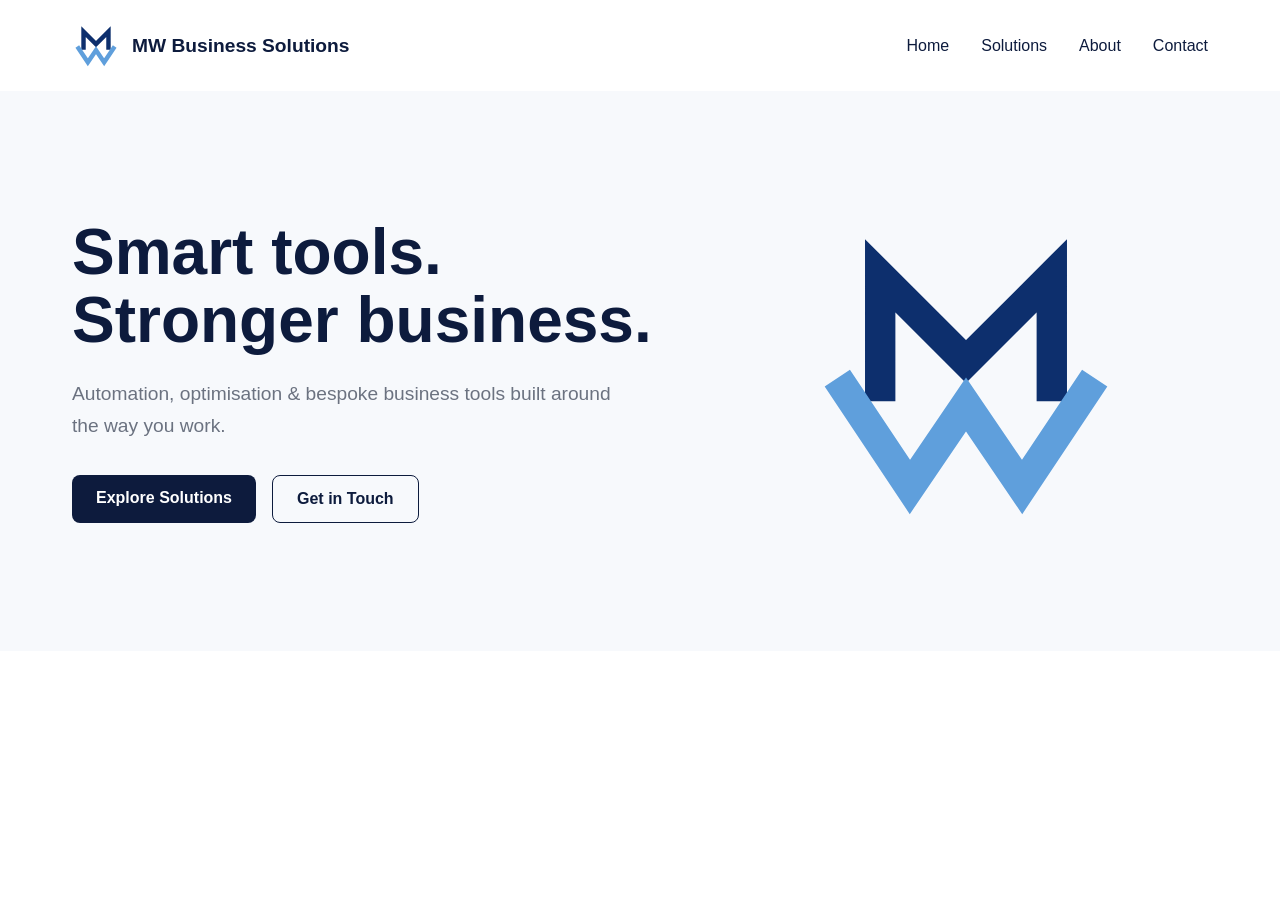
==== index.html @ 9e40623d "Built homepage navbar and hero" ====
<!DOCTYPE html>
<html lang="en">

<head>
    <meta charset="UTF-8">
    <meta name="viewport" content="width=device-width, initial-scale=1.0">

    <title>MW Business Solutions</title>

    <link rel="stylesheet" href="css/styles.css">
</head>

<body>

    <header>
        <nav class="navbar">
                
            <a href="index.html" class="brand">
    <img
        src="assets/logos/mw-mark.svg"
        alt="MW Business Solutions logo"
        class="brand-logo"
    >

    <span>MW Business Solutions</span>
</a>

            <div class="nav-links">
                <a href="index.html">Home</a>
                <a href="products.html">Solutions</a>
                <a href="index.html#about">About</a>
                <a href="index.html#contact">Contact</a>
            </div>

        </nav>
    </header>

<main>

    <section class="hero">

        <div class="hero-content">

            <div class="hero-text">
                <h1>
                    Smart tools.<br>
                    Stronger business.
                </h1>

                <p>
                    Automation, optimisation & bespoke business tools
                    built around the way you work.
                </p>

                <div class="hero-buttons">
                    <a href="products.html" class="button button-primary">
                        Explore Solutions
                    </a>

                    <a href="#contact" class="button button-secondary">
                        Get in Touch
                    </a>
                </div>
            </div>

            <div class="hero-visual">
                <img
                    src="assets/logos/mw-mark.svg"
                    alt=""
                >
            </div>

        </div>

    </section>

</main>

    <footer>

    </footer>

</body>

</html>
---- css/styles.css ----
:root {
    --navy: #0d1b3d;
    --black: #111111;
    --light-blue: #6fa8dc;
    --white: #ffffff;
    --off-white: #f7f9fc;
    --grey: #6b7280;
}

* {
    box-sizing: border-box;
}

body {
    margin: 0;
    font-family: Arial, sans-serif;
    background: var(--white);
    color: var(--black);
}

.navbar {
    max-width: 1200px;
    margin: 0 auto;
    padding: 24px 32px;

    display: flex;
    justify-content: space-between;
    align-items: center;
}

.brand {
    display: flex;
    align-items: center;
    gap: 12px;

    color: var(--navy);
    text-decoration: none;

    font-weight: 700;
    font-size: 1.2rem;
}

.brand-logo {
    width: 48px;
    height: auto;
}

.nav-links {
    display: flex;
    gap: 32px;
}

.nav-links a {
    color: var(--navy);
    text-decoration: none;
    font-weight: 500;
}

.hero {
    background: var(--off-white);
}

.hero-content {
    max-width: 1200px;
    min-height: 560px;

    margin: 0 auto;
    padding: 80px 32px;

    display: grid;
    grid-template-columns: 1.1fr 0.9fr;
    align-items: center;
    gap: 60px;
}

.hero-text h1 {
    margin: 0 0 24px;

    color: var(--navy);

    font-size: 4rem;
    line-height: 1.05;
}

.hero-text p {
    max-width: 560px;
    margin: 0 0 32px;

    color: var(--grey);

    font-size: 1.2rem;
    line-height: 1.7;
}

.hero-buttons {
    display: flex;
    gap: 16px;
}

.button {
    display: inline-block;

    padding: 14px 24px;
    border-radius: 8px;

    text-decoration: none;
    font-weight: 600;
}

.button-primary {
    background: var(--navy);
    color: var(--white);
}

.button-secondary {
    border: 1px solid var(--navy);
    color: var(--navy);
}

.hero-visual {
    display: flex;
    justify-content: center;
    align-items: center;
}

.hero-visual img {
    width: 330px;
    max-width: 100%;
}
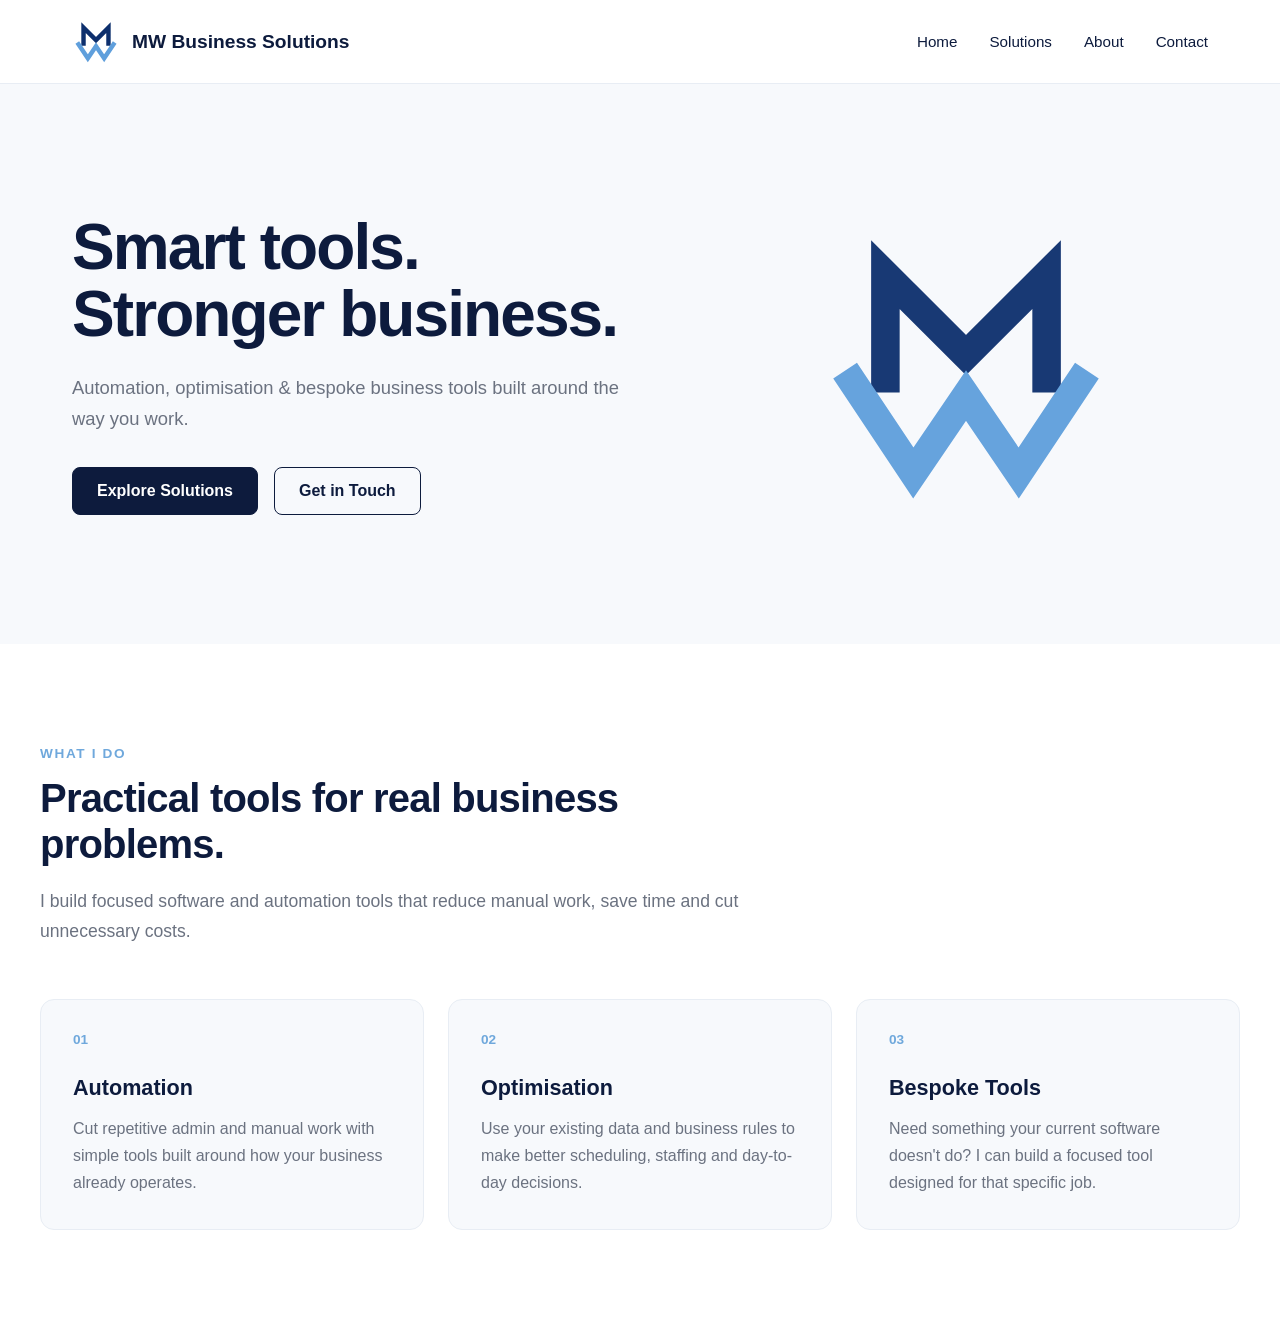
==== commit 88326a6f: "Added homepage services section and refined copy" ====
--- a/index.html
+++ b/index.html
@@ -14,16 +14,12 @@
 
     <header>
         <nav class="navbar">
-                
+
             <a href="index.html" class="brand">
-    <img
-        src="assets/logos/mw-mark.svg"
-        alt="MW Business Solutions logo"
-        class="brand-logo"
-    >
+                <img src="assets/logos/mw-mark.svg" alt="" class="brand-logo">
 
-    <span>MW Business Solutions</span>
-</a>
+                <span>MW Business Solutions</span>
+            </a>
 
             <div class="nav-links">
                 <a href="index.html">Home</a>
@@ -35,48 +31,134 @@
         </nav>
     </header>
 
-<main>
 
-    <section class="hero">
+    <main>
 
-        <div class="hero-content">
+        <!-- ---------- HERO ---------- -->
 
-            <div class="hero-text">
-                <h1>
-                    Smart tools.<br>
-                    Stronger business.
-                </h1>
+        <section class="hero">
 
-                <p>
-                    Automation, optimisation & bespoke business tools
-                    built around the way you work.
-                </p>
+            <div class="hero-content">
 
-                <div class="hero-buttons">
-                    <a href="products.html" class="button button-primary">
-                        Explore Solutions
-                    </a>
+                <div class="hero-text">
 
-                    <a href="#contact" class="button button-secondary">
-                        Get in Touch
-                    </a>
+                    <h1>
+                        Smart tools.<br>
+                        Stronger business.
+                    </h1>
+
+                    <p>
+                        Automation, optimisation &amp; bespoke business tools
+                        built around the way you work.
+                    </p>
+
+                    <div class="hero-buttons">
+
+                        <a href="products.html" class="button button-primary">
+                            Explore Solutions
+                        </a>
+
+                        <a href="#contact" class="button button-secondary">
+                            Get in Touch
+                        </a>
+
+                    </div>
+
                 </div>
+
+
+                <div class="hero-visual">
+                    <img src="assets/logos/mw-mark.svg" alt="">
+                </div>
+
             </div>
 
-            <div class="hero-visual">
-                <img
-                    src="assets/logos/mw-mark.svg"
-                    alt=""
-                >
+        </section>
+
+
+        <!-- ---------- WHAT I DO ---------- -->
+
+        <section class="services-section" id="about">
+
+            <div class="section-container">
+
+                <div class="section-heading">
+
+                    <span class="section-label">
+                        What I do
+                    </span>
+
+                    <h2>
+                        Practical tools for real business problems.
+                    </h2>
+
+                    <p>
+                        I build focused software and automation tools that reduce manual work, save time and cut
+                        unnecessary costs.
+                    </p>
+
+                </div>
+
+
+                <div class="services-grid">
+
+                    <article class="service-card">
+
+                        <span class="service-number">
+                            01
+                        </span>
+
+                        <h3>Automation</h3>
+
+                        <p>
+                            Cut repetitive admin and manual work with simple tools
+                            built around how your business already operates.
+                        </p>
+
+                    </article>
+
+
+                    <article class="service-card">
+
+                        <span class="service-number">
+                            02
+                        </span>
+
+                        <h3>Optimisation</h3>
+
+                        <p>
+                            Use your existing data and business rules to make better
+                            scheduling, staffing and day-to-day decisions.
+                        </p>
+
+                    </article>
+
+
+                    <article class="service-card">
+
+                        <span class="service-number">
+                            03
+                        </span>
+
+                        <h3>Bespoke Tools</h3>
+
+                        <p>
+                            Need something your current software doesn't do?
+                            I can build a focused tool designed for that specific job.
+                        </p>
+
+                    </article>
+
+                </div>
+
             </div>
 
-        </div>
+        </section>
 
-    </section>
+    </main>
 
-</main>
 
-    <footer>
+    <footer id="contact">
 
     </footer>
 
--- a/css/styles.css
+++ b/css/styles.css
@@ -1,32 +1,76 @@
+/* =========================================================
+   MW BUSINESS SOLUTIONS
+   Main stylesheet
+   ========================================================= */
+
+
+/* ---------- BRAND COLOURS ---------- */
+
 :root {
     --navy: #0d1b3d;
+    --navy-hover: #17356f;
+
     --black: #111111;
+
     --light-blue: #6fa8dc;
+
     --white: #ffffff;
     --off-white: #f7f9fc;
+
     --grey: #6b7280;
-}
+    --light-border: #e8edf4;
+}
+
+
+/* ---------- GLOBAL STYLES ---------- */
 
 * {
     box-sizing: border-box;
 }
 
+html {
+    scroll-behavior: smooth;
+}
+
 body {
     margin: 0;
-    font-family: Arial, sans-serif;
+
+    font-family:
+        Inter,
+        -apple-system,
+        BlinkMacSystemFont,
+        "Segoe UI",
+        sans-serif;
+
     background: var(--white);
     color: var(--black);
+}
+
+img {
+    display: block;
+    max-width: 100%;
+}
+
+
+/* ---------- HEADER / NAVIGATION ---------- */
+
+header {
+    background: var(--white);
+    border-bottom: 1px solid var(--light-border);
 }
 
 .navbar {
     max-width: 1200px;
     margin: 0 auto;
-    padding: 24px 32px;
+    padding: 20px 32px;
 
     display: flex;
     justify-content: space-between;
     align-items: center;
 }
+
+
+/* ---------- BRAND / LOGO ---------- */
 
 .brand {
     display: flex;
@@ -36,8 +80,8 @@
     color: var(--navy);
     text-decoration: none;
 
+    font-size: 1.2rem;
     font-weight: 700;
-    font-size: 1.2rem;
 }
 
 .brand-logo {
@@ -45,16 +89,33 @@
     height: auto;
 }
 
+
+/* ---------- NAVIGATION LINKS ---------- */
+
 .nav-links {
     display: flex;
+    align-items: center;
     gap: 32px;
 }
 
 .nav-links a {
+    position: relative;
+
     color: var(--navy);
     text-decoration: none;
+
+    font-size: 0.95rem;
     font-weight: 500;
-}
+
+    transition: color 0.2s ease;
+}
+
+.nav-links a:hover {
+    color: var(--light-blue);
+}
+
+
+/* ---------- HERO ---------- */
 
 .hero {
     background: var(--off-white);
@@ -69,17 +130,22 @@
 
     display: grid;
     grid-template-columns: 1.1fr 0.9fr;
+
     align-items: center;
     gap: 60px;
 }
 
+
+/* ---------- HERO TEXT ---------- */
+
 .hero-text h1 {
     margin: 0 0 24px;
 
     color: var(--navy);
 
-    font-size: 4rem;
+    font-size: clamp(3rem, 5vw, 4rem);
     line-height: 1.05;
+    letter-spacing: -0.03em;
 }
 
 .hero-text p {
@@ -88,34 +154,69 @@
 
     color: var(--grey);
 
-    font-size: 1.2rem;
+    font-size: 1.15rem;
     line-height: 1.7;
 }
+
+
+/* ---------- HERO BUTTONS ---------- */
 
 .hero-buttons {
     display: flex;
+    flex-wrap: wrap;
     gap: 16px;
 }
+
+
+/* ---------- BUTTONS ---------- */
 
 .button {
     display: inline-block;
 
     padding: 14px 24px;
+
     border-radius: 8px;
 
     text-decoration: none;
     font-weight: 600;
+
+    transition:
+        transform 0.2s ease,
+        background 0.2s ease,
+        color 0.2s ease,
+        border-color 0.2s ease;
 }
 
 .button-primary {
     background: var(--navy);
     color: var(--white);
+
+    border: 1px solid var(--navy);
+}
+
+.button-primary:hover {
+    background: var(--navy-hover);
+    border-color: var(--navy-hover);
+
+    transform: translateY(-2px);
 }
 
 .button-secondary {
+    background: transparent;
+    color: var(--navy);
+
     border: 1px solid var(--navy);
-    color: var(--navy);
-}
+}
+
+.button-secondary:hover {
+    background: var(--navy);
+    color: var(--white);
+
+    transform: translateY(-2px);
+}
+
+
+/* ---------- HERO VISUAL ---------- */
 
 .hero-visual {
     display: flex;
@@ -124,6 +225,240 @@
 }
 
 .hero-visual img {
-    width: 330px;
+    width: 310px;
     max-width: 100%;
+
+    opacity: 0.95;
+}
+
+
+/* ---------- KEYBOARD ACCESSIBILITY ---------- */
+
+a:focus-visible {
+    outline: 3px solid var(--light-blue);
+    outline-offset: 4px;
+}
+
+/* ---------- SERVICES / WHAT I DO ---------- */
+
+.services-section {
+    background: var(--white);
+    padding: 100px 32px;
+}
+
+.section-container {
+    max-width: 1200px;
+    margin: 0 auto;
+}
+
+.section-heading {
+    max-width: 700px;
+    margin-bottom: 52px;
+}
+
+.section-label {
+    display: inline-block;
+    margin-bottom: 14px;
+
+    color: var(--light-blue);
+
+    font-size: 0.85rem;
+    font-weight: 700;
+    letter-spacing: 0.12em;
+    text-transform: uppercase;
+}
+
+.section-heading h2 {
+    margin: 0 0 20px;
+
+    color: var(--navy);
+
+    font-size: 2.5rem;
+    line-height: 1.15;
+    letter-spacing: -0.02em;
+}
+
+.section-heading p {
+    margin: 0;
+
+    color: var(--grey);
+
+    font-size: 1.1rem;
+    line-height: 1.7;
+}
+
+
+/* ---------- SERVICE CARDS ---------- */
+
+.services-grid {
+    display: grid;
+    grid-template-columns: repeat(3, 1fr);
+    gap: 24px;
+}
+
+.service-card {
+    padding: 32px;
+
+    background: var(--off-white);
+
+    border: 1px solid var(--light-border);
+    border-radius: 14px;
+
+    transition:
+        transform 0.2s ease,
+        box-shadow 0.2s ease,
+        border-color 0.2s ease;
+}
+
+.service-card:hover {
+    transform: translateY(-4px);
+
+    border-color: #d5e3f2;
+
+    box-shadow:
+        0 12px 30px rgba(13, 27, 61, 0.08);
+}
+
+.service-number {
+    display: block;
+    margin-bottom: 28px;
+
+    color: var(--light-blue);
+
+    font-size: 0.85rem;
+    font-weight: 700;
+}
+
+.service-card h3 {
+    margin: 0 0 14px;
+
+    color: var(--navy);
+
+    font-size: 1.35rem;
+}
+
+.service-card p {
+    margin: 0;
+
+    color: var(--grey);
+
+    line-height: 1.7;
+}
+
+
+/* =========================================================
+   RESPONSIVE DESIGN
+   ========================================================= */
+
+
+/* ---------- TABLETS / SMALLER SCREENS ---------- */
+
+@media (max-width: 850px) {
+
+    .navbar {
+        padding: 18px 24px;
+    }
+
+    .nav-links {
+        gap: 20px;
+    }
+
+    .hero-content {
+        grid-template-columns: 1fr;
+
+        min-height: auto;
+        padding: 70px 24px;
+
+        gap: 50px;
+
+        text-align: center;
+    }
+
+    .hero-text p {
+        margin-left: auto;
+        margin-right: auto;
+    }
+
+    .hero-buttons {
+        justify-content: center;
+    }
+
+    .hero-visual {
+        order: -1;
+    }
+
+    .hero-visual img {
+        width: 220px;
+    }
+        .services-section {
+        padding: 80px 24px;
+    }
+
+    .services-grid {
+        grid-template-columns: 1fr;
+    }
+}
+
+
+/* ---------- MOBILE ---------- */
+
+@media (max-width: 600px) {
+
+    .navbar {
+        padding: 16px 20px;
+    }
+
+    .brand {
+        font-size: 1rem;
+    }
+
+    .brand-logo {
+        width: 40px;
+    }
+
+    .nav-links {
+        gap: 14px;
+    }
+
+    .nav-links a {
+        font-size: 0.85rem;
+    }
+
+    .hero-content {
+        padding: 55px 20px;
+        gap: 40px;
+    }
+
+    .hero-text h1 {
+        font-size: 2.7rem;
+    }
+
+    .hero-text p {
+        font-size: 1rem;
+    }
+
+    .hero-buttons {
+        flex-direction: column;
+        align-items: stretch;
+    }
+
+    .button {
+        text-align: center;
+    }
+
+    .hero-visual img {
+        width: 180px;
+    }
+    .services-section {
+        padding: 65px 20px;
+    }
+
+    .section-heading h2 {
+        font-size: 2rem;
+    }
+
+    .service-card {
+        padding: 26px;
+    }
+
 }
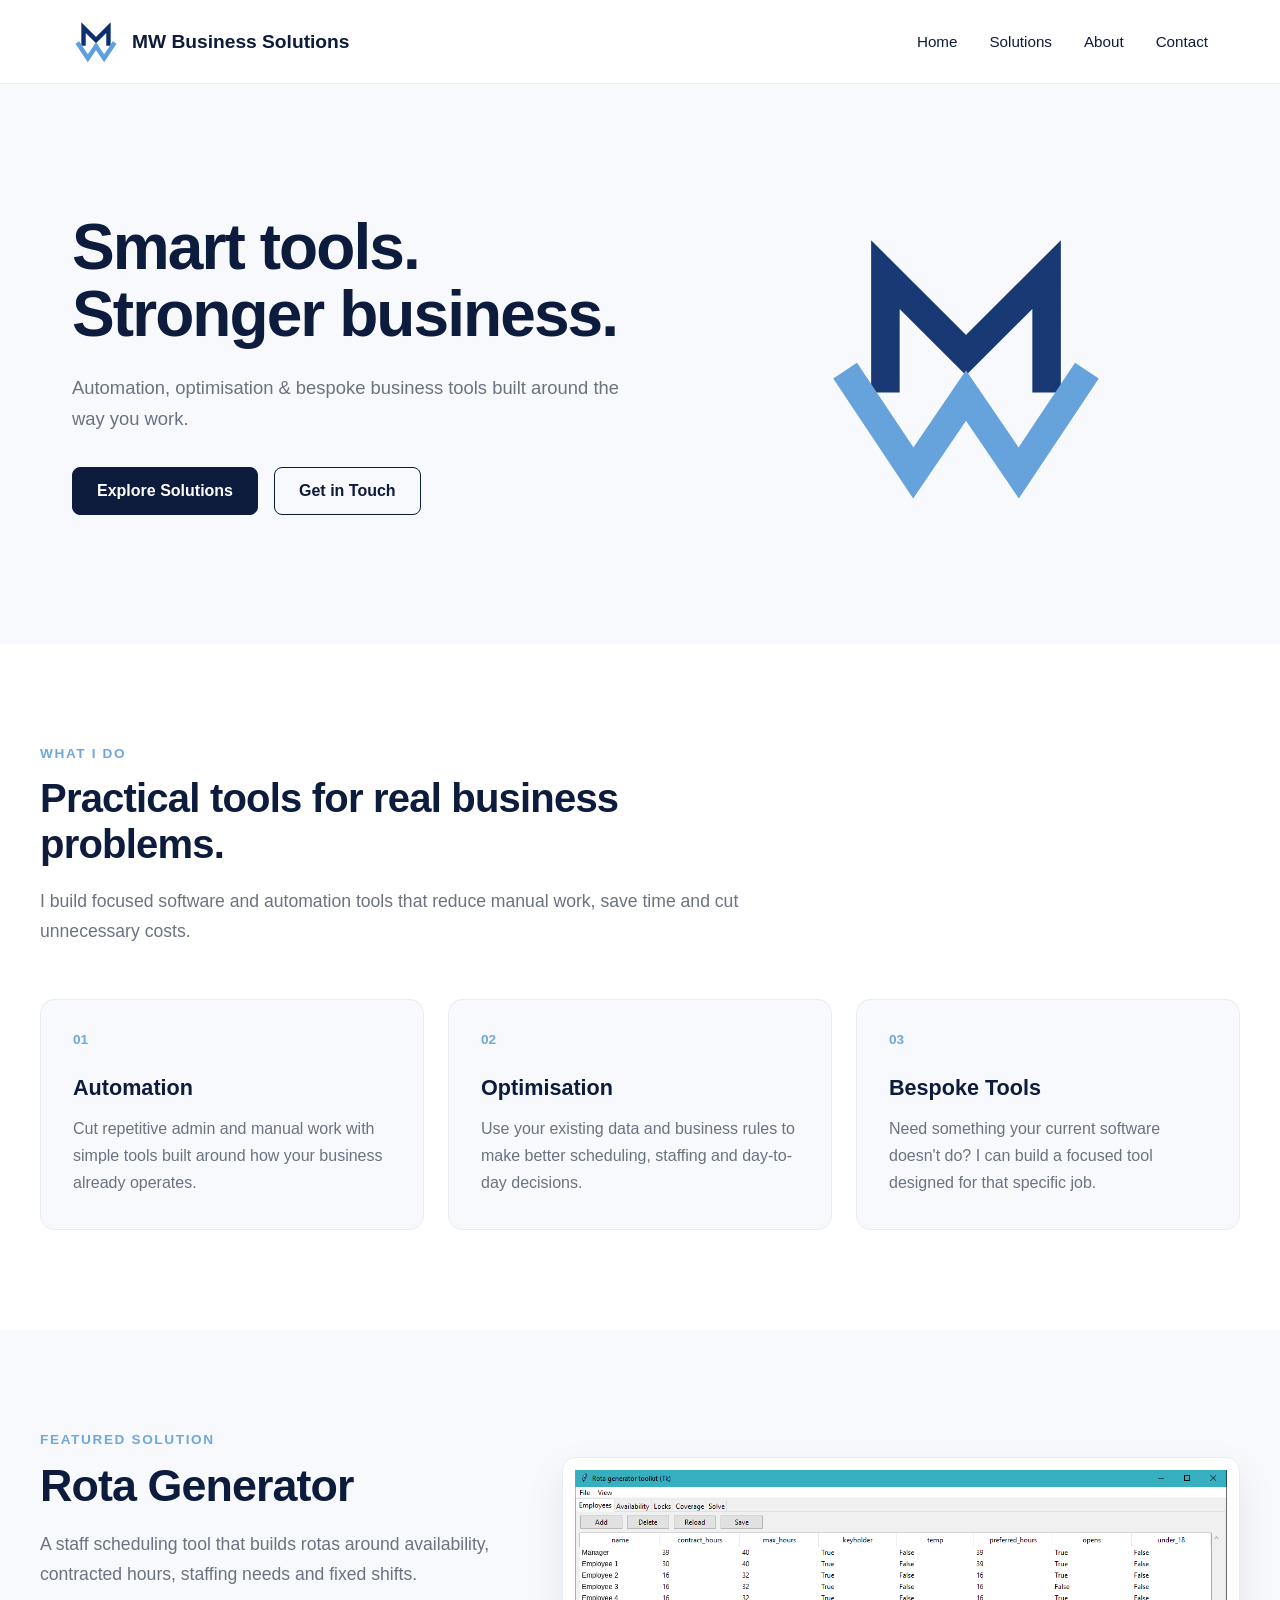
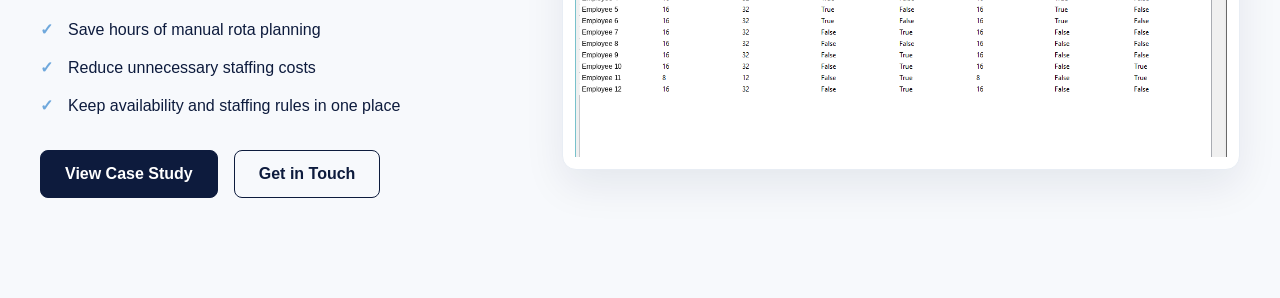
==== commit 2a7f2715: "Added featured rota generator section" ====
--- a/index.html
+++ b/index.html
@@ -154,7 +154,53 @@
             </div>
 
         </section>
-
+        <!-- ---------- FEATURED SOLUTION ---------- -->
+
+        <section class="featured-solution">
+
+            <div class="section-container featured-solution-grid">
+
+                <div class="featured-solution-copy">
+
+                    <span class="section-label">Featured Solution</span>
+
+                    <h2>Rota Generator</h2>
+
+                    <p class="featured-solution-intro">
+                        A staff scheduling tool that builds rotas around availability,
+                        contracted hours, staffing needs and fixed shifts.
+                    </p>
+
+                    <ul class="solution-points">
+                        <li>Save hours of manual rota planning</li>
+                        <li>Reduce unnecessary staffing costs</li>
+                        <li>Keep availability and staffing rules in one place</li>
+                    </ul>
+
+                    <div class="solution-actions">
+
+                        <a href="rota-case-study.html" class="button button-primary">
+                            View Case Study
+                        </a>
+
+                        <a href="#contact" class="button button-secondary">
+                            Get in Touch
+                        </a>
+
+                    </div>
+
+                </div>
+
+
+                <a href="rota-case-study.html" class="featured-solution-image">
+
+                    <img src="assets/images/rota/employees_tab.png" alt="Rota Generator employee setup screen">
+
+                </a>
+
+            </div>
+
+        </section>
     </main>
 
 
--- a/css/styles.css
+++ b/css/styles.css
@@ -345,6 +345,107 @@
     line-height: 1.7;
 }
 
+/* ---------- FEATURED SOLUTION ---------- */
+
+.featured-solution {
+    background: var(--off-white);
+    padding: 100px 32px;
+}
+
+.featured-solution-grid {
+    display: grid;
+    grid-template-columns: 0.8fr 1.2fr;
+    align-items: center;
+    gap: 70px;
+}
+
+.featured-solution-copy h2 {
+    margin: 0 0 20px;
+
+    color: var(--navy);
+
+    font-size: 2.8rem;
+    line-height: 1.1;
+    letter-spacing: -0.02em;
+}
+
+.featured-solution-intro {
+    max-width: 520px;
+    margin: 0 0 28px;
+
+    color: var(--grey);
+
+    font-size: 1.1rem;
+    line-height: 1.7;
+}
+
+.solution-points {
+    margin: 0 0 32px;
+    padding: 0;
+
+    list-style: none;
+}
+
+.solution-points li {
+    position: relative;
+
+    margin-bottom: 14px;
+    padding-left: 28px;
+
+    color: var(--navy);
+    line-height: 1.5;
+}
+
+.solution-points li::before {
+    content: "✓";
+
+    position: absolute;
+    left: 0;
+
+    color: var(--light-blue);
+    font-weight: 700;
+}
+
+.solution-actions {
+    display: flex;
+    flex-wrap: wrap;
+    gap: 16px;
+}
+
+.featured-solution-image {
+    display: block;
+    overflow: hidden;
+
+    padding: 12px;
+
+    background: var(--white);
+
+    border: 1px solid var(--light-border);
+    border-radius: 14px;
+
+    box-shadow:
+        0 16px 40px rgba(13, 27, 61, 0.08);
+
+    transition:
+        transform 0.25s ease,
+        box-shadow 0.25s ease;
+    
+}
+
+.featured-solution-image:hover {
+    transform: translateY(-4px);
+
+    box-shadow:
+        0 20px 50px rgba(13, 27, 61, 0.12);
+}
+
+.featured-solution-image img {
+    width: 100%;
+    height: auto;
+}
+
+
+
 
 /* =========================================================
    RESPONSIVE DESIGN
@@ -390,12 +491,40 @@
     .hero-visual img {
         width: 220px;
     }
-        .services-section {
+
+    .services-section {
         padding: 80px 24px;
     }
 
     .services-grid {
         grid-template-columns: 1fr;
+    }
+
+    .featured-solution {
+        padding: 80px 24px;
+    }
+
+    .featured-solution-grid {
+        grid-template-columns: 1fr;
+        gap: 45px;
+    }
+
+    .featured-solution-copy {
+        text-align: center;
+    }
+
+    .featured-solution-intro {
+        margin-left: auto;
+        margin-right: auto;
+    }
+
+    .solution-points {
+        display: inline-block;
+        text-align: left;
+    }
+
+    .solution-actions {
+        justify-content: center;
     }
 }
 
@@ -449,6 +578,7 @@
     .hero-visual img {
         width: 180px;
     }
+
     .services-section {
         padding: 65px 20px;
     }
@@ -461,4 +591,20 @@
         padding: 26px;
     }
 
+
+    .featured-solution {
+        padding: 65px 20px;
+    }
+
+    .featured-solution-copy h2 {
+        font-size: 2.2rem;
+    }
+
+    .solution-actions {
+        flex-direction: column;
+    }
+
+    .solution-actions .button {
+        text-align: center;
+    }
 }
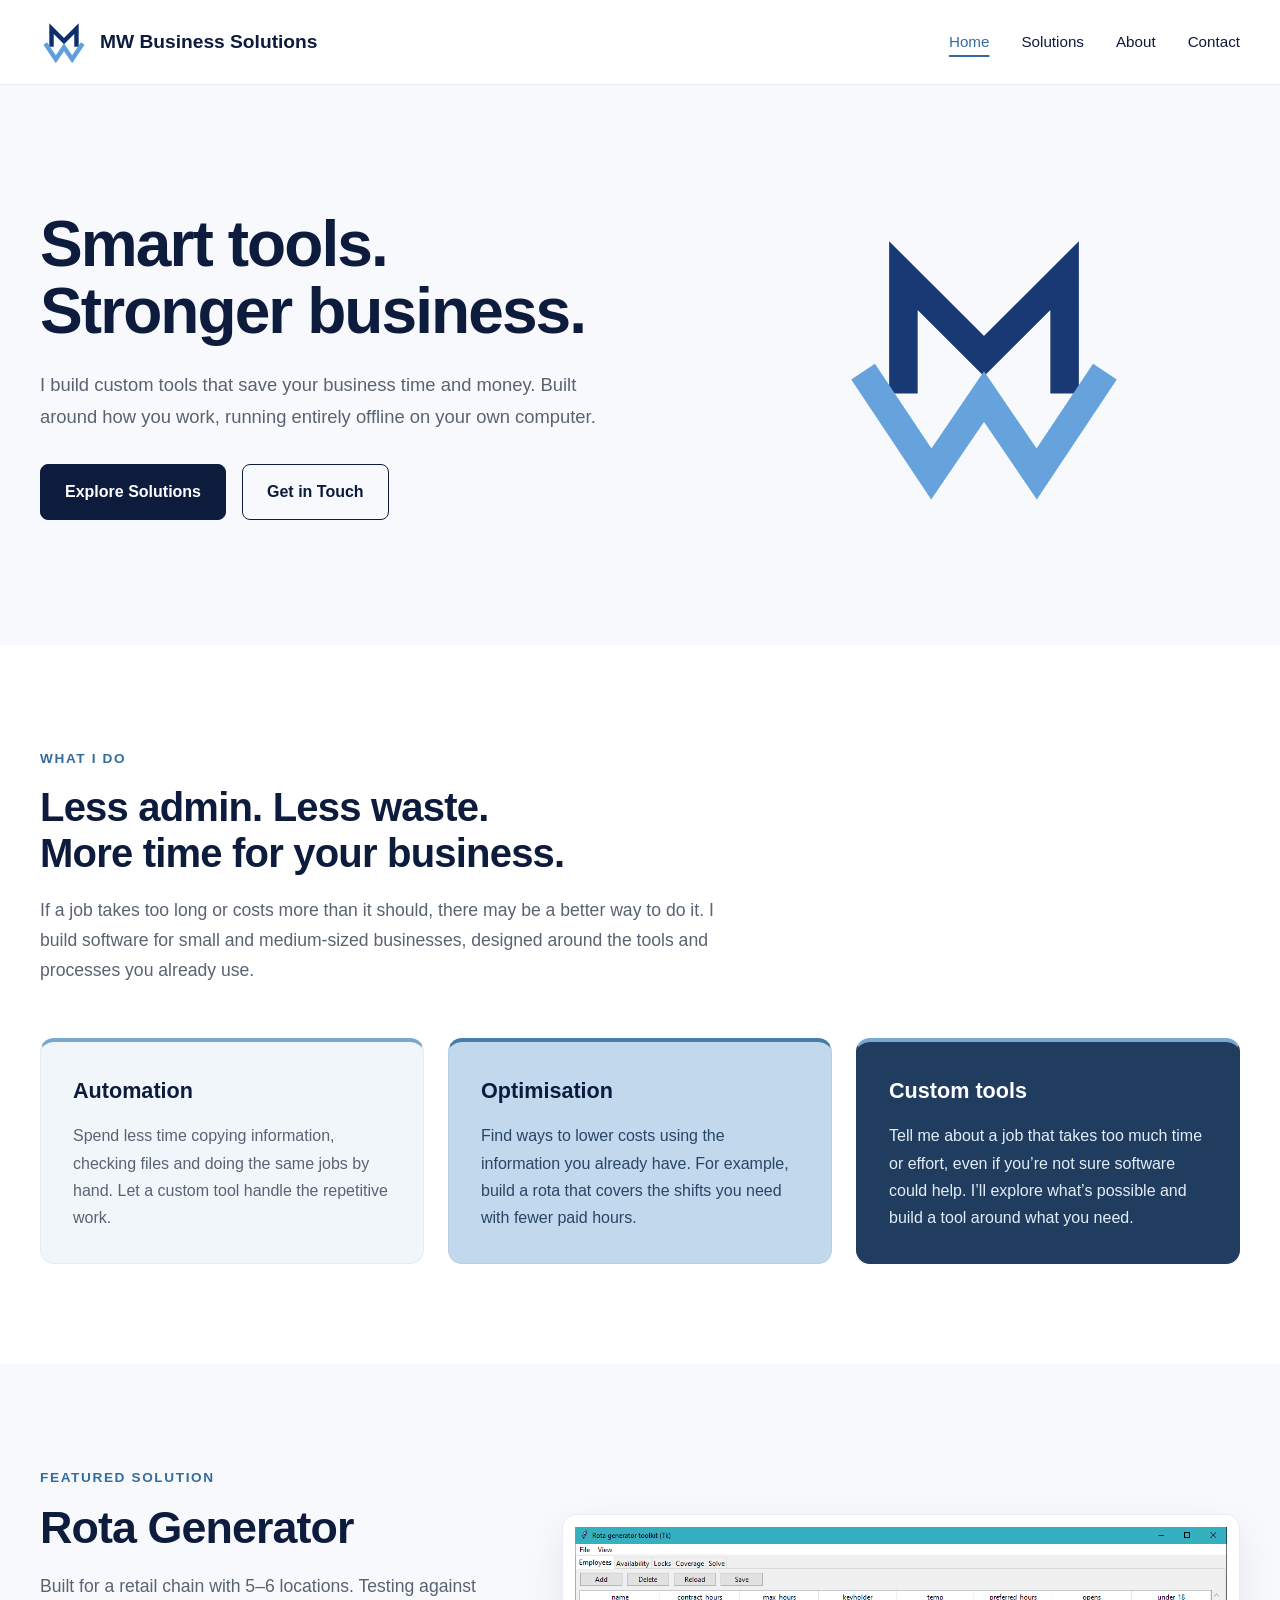
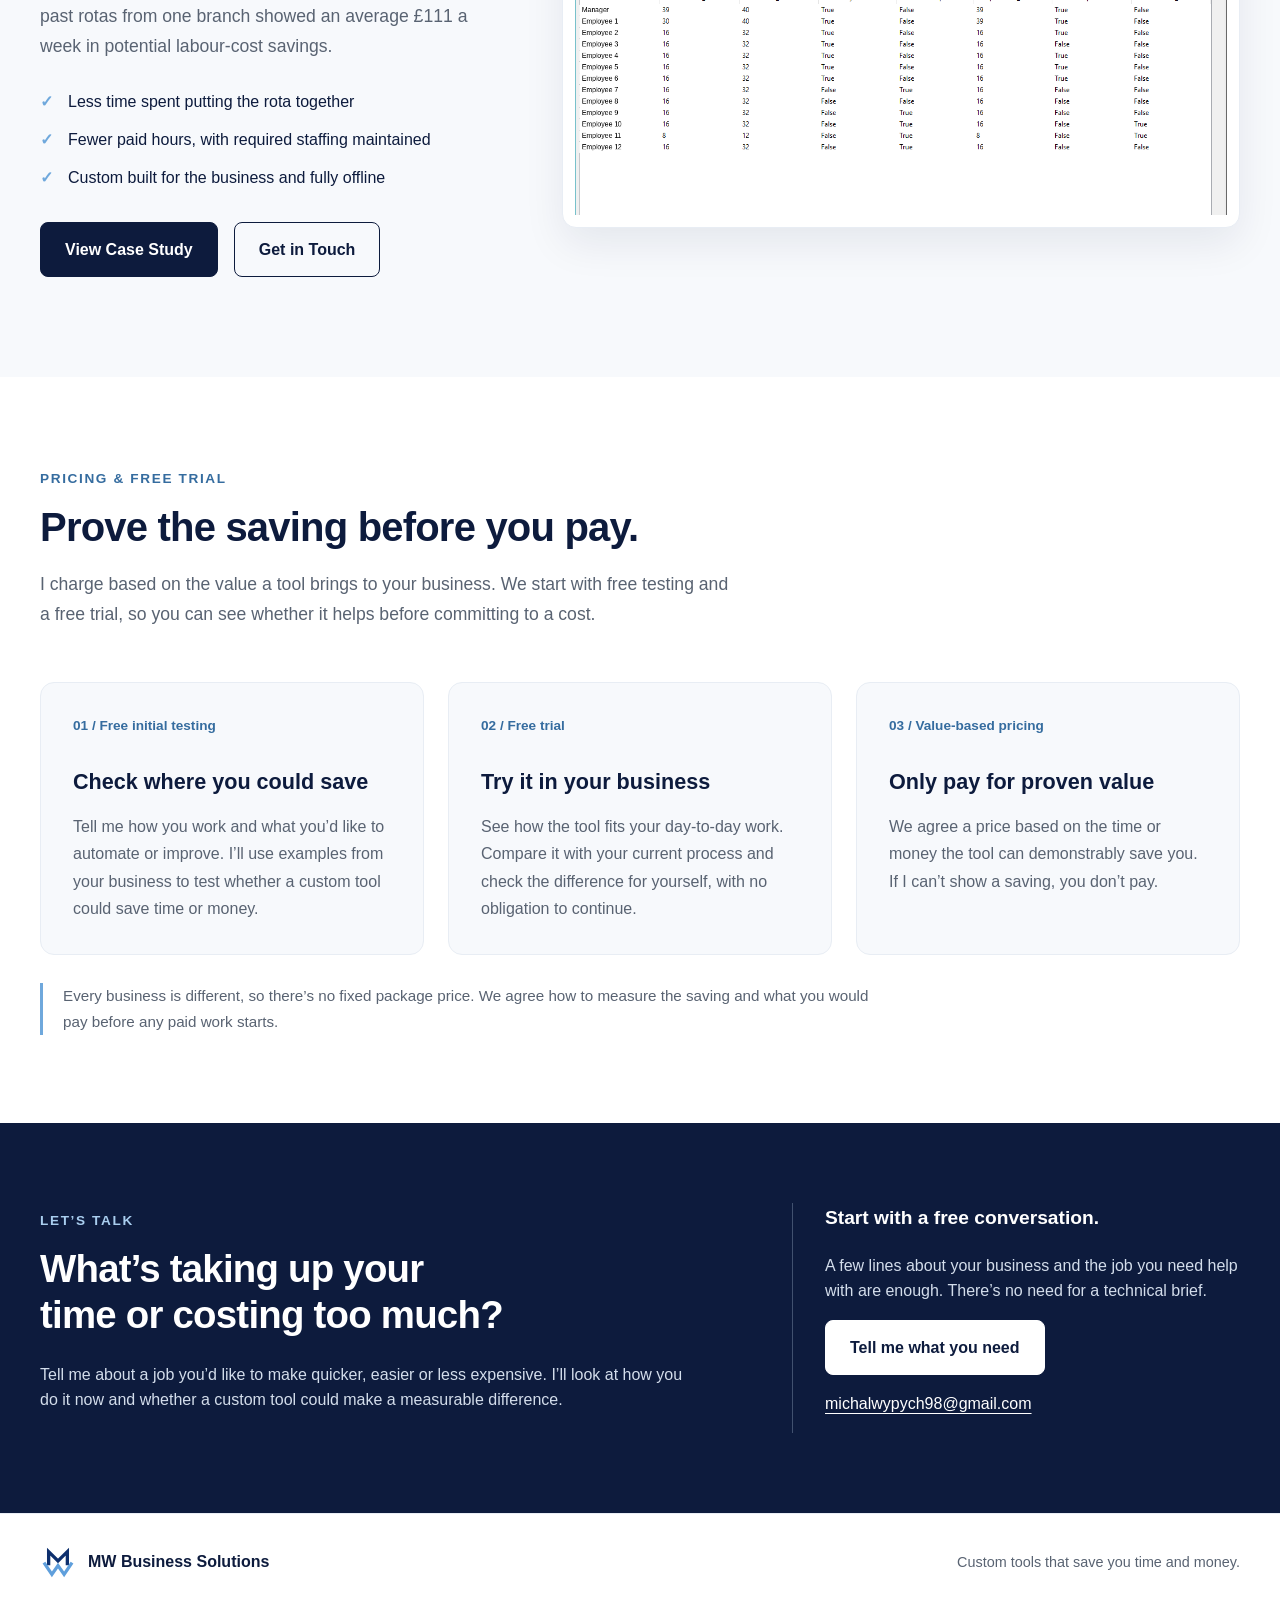
==== commit e2e3fdcc: "Improve website accessibility, styling, content and documentation" ====
--- a/index.html
+++ b/index.html
@@ -1,5 +1,5 @@
 <!DOCTYPE html>
-<html lang="en">
+<html lang="en-GB">
 
 <head>
     <meta charset="UTF-8">
@@ -7,32 +7,25 @@
 
     <title>MW Business Solutions</title>
 
-    <link rel="stylesheet" href="css/styles.css">
+    <meta name="description" content="Custom software that saves your business time and money. Free initial testing, a free trial and pricing based on proven value.">
+    <link rel="stylesheet" href="css/styles.css?v=6">
+    <meta name="theme-color" content="#0d1b3d">
+    <link rel="icon" href="assets/icons/favicon.ico" sizes="any">
+    <link rel="icon" type="image/png" href="assets/icons/favicon-32x32.png" sizes="32x32">
+    <link rel="apple-touch-icon" href="assets/icons/apple-touch-icon.png">
+    <script src="js/main.js?v=4" defer></script>
 </head>
 
 <body>
 
-    <header>
-        <nav class="navbar">
-
-            <a href="index.html" class="brand">
-                <img src="assets/logos/mw-mark.svg" alt="" class="brand-logo">
-
-                <span>MW Business Solutions</span>
-            </a>
-
-            <div class="nav-links">
-                <a href="index.html">Home</a>
-                <a href="products.html">Solutions</a>
-                <a href="index.html#about">About</a>
-                <a href="index.html#contact">Contact</a>
-            </div>
-
-        </nav>
-    </header>
-
-
-    <main>
+    <a class="skip-link" href="#main">Skip to content</a>
+    <header><nav class="navbar" aria-label="Main navigation">
+        <a href="index.html" class="brand"><img src="assets/logos/mw-mark.svg" alt="" class="brand-logo" width="48" height="43"><span>MW Business Solutions</span></a>
+        <div class="nav-links"><a href="index.html" aria-current="page">Home</a><a href="products.html">Solutions</a><a href="index.html#about">About</a><a href="index.html#contact">Contact</a></div>
+    </nav></header>
+
+
+    <main id="main">
 
         <!-- ---------- HERO ---------- -->
 
@@ -48,8 +41,8 @@
                     </h1>
 
                     <p>
-                        Automation, optimisation &amp; bespoke business tools
-                        built around the way you work.
+                        I build custom tools that save your business time and money.
+                        Built around how you work, running entirely offline on your own computer.
                     </p>
 
                     <div class="hero-buttons">
@@ -89,12 +82,12 @@
                     </span>
 
                     <h2>
-                        Practical tools for real business problems.
+                        Less admin. Less waste. More time for your business.
                     </h2>
 
                     <p>
-                        I build focused software and automation tools that reduce manual work, save time and cut
-                        unnecessary costs.
+                        If a job takes too long or costs more than it should, there may be a better way to do it.
+                        I build software for small and medium-sized businesses, designed around the tools and processes you already use.
                     </p>
 
                 </div>
@@ -104,15 +97,11 @@
 
                     <article class="service-card">
 
-                        <span class="service-number">
-                            01
-                        </span>
-
                         <h3>Automation</h3>
 
                         <p>
-                            Cut repetitive admin and manual work with simple tools
-                            built around how your business already operates.
+                            Spend less time copying information, checking files and doing the same jobs by hand.
+                            Let a custom tool handle the repetitive work.
                         </p>
 
                     </article>
@@ -120,15 +109,11 @@
 
                     <article class="service-card">
 
-                        <span class="service-number">
-                            02
-                        </span>
-
                         <h3>Optimisation</h3>
 
                         <p>
-                            Use your existing data and business rules to make better
-                            scheduling, staffing and day-to-day decisions.
+                            Find ways to lower costs using the information you already have.
+                            For example, build a rota that covers the shifts you need with fewer paid hours.
                         </p>
 
                     </article>
@@ -136,15 +121,11 @@
 
                     <article class="service-card">
 
-                        <span class="service-number">
-                            03
-                        </span>
-
-                        <h3>Bespoke Tools</h3>
+                        <h3>Custom tools</h3>
 
                         <p>
-                            Need something your current software doesn't do?
-                            I can build a focused tool designed for that specific job.
+                            Tell me about a job that takes too much time or effort, even if you’re not sure software could help.
+                            I’ll explore what’s possible and build a tool around what you need.
                         </p>
 
                     </article>
@@ -167,14 +148,14 @@
                     <h2>Rota Generator</h2>
 
                     <p class="featured-solution-intro">
-                        A staff scheduling tool that builds rotas around availability,
-                        contracted hours, staffing needs and fixed shifts.
+                        Built for a retail chain with 5–6 locations. Testing against past rotas
+                        from one branch showed an average £111 a week in potential labour-cost savings.
                     </p>
 
                     <ul class="solution-points">
-                        <li>Save hours of manual rota planning</li>
-                        <li>Reduce unnecessary staffing costs</li>
-                        <li>Keep availability and staffing rules in one place</li>
+                        <li>Less time spent putting the rota together</li>
+                        <li>Fewer paid hours, with required staffing maintained</li>
+                        <li>Custom built for the business and fully offline</li>
                     </ul>
 
                     <div class="solution-actions">
@@ -194,20 +175,60 @@
 
                 <a href="rota-case-study.html" class="featured-solution-image">
 
-                    <img src="assets/images/rota/employees_tab.png" alt="Rota Generator employee setup screen">
+                    <img src="assets/images/rota/employees_tab.png" alt="Rota Generator employee setup screen" width="1142" height="504" decoding="async" loading="lazy">
 
                 </a>
 
             </div>
 
         </section>
-    </main>
-
-
-    <footer id="contact">
-
+
+        <section class="approach-section" id="pricing" aria-labelledby="pricing-title">
+            <div class="section-container">
+                <div class="section-heading">
+                    <span class="section-label">Pricing &amp; free trial</span>
+                    <h2 id="pricing-title">Prove the saving before you pay.</h2>
+                    <p>I charge based on the value a tool brings to your business. We start with free testing and a free trial, so you can see whether it helps before committing to a cost.</p>
+                </div>
+                <div class="services-grid">
+                    <article class="service-card">
+                        <span class="service-number">01 / Free initial testing</span>
+                        <h3>Check where you could save</h3>
+                        <p>Tell me how you work and what you’d like to automate or improve. I’ll use examples from your business to test whether a custom tool could save time or money.</p>
+                    </article>
+                    <article class="service-card">
+                        <span class="service-number">02 / Free trial</span>
+                        <h3>Try it in your business</h3>
+                        <p>See how the tool fits your day-to-day work. Compare it with your current process and check the difference for yourself, with no obligation to continue.</p>
+                    </article>
+                    <article class="service-card">
+                        <span class="service-number">03 / Value-based pricing</span>
+                        <h3>Only pay for proven value</h3>
+                        <p>We agree a price based on the time or money the tool can demonstrably save you. If I can’t show a saving, you don’t pay.</p>
+                    </article>
+                </div>
+                <p class="evidence-note">Every business is different, so there’s no fixed package price. We agree how to measure the saving and what you would pay before any paid work starts.</p>
+            </div>
+        </section>
+
+        <section class="contact-section" id="contact" aria-labelledby="contact-title">
+            <div class="section-container contact-grid">
+                <div><span class="section-label">Let’s talk</span><h2 id="contact-title">What’s taking up your time or costing too much?</h2>
+                <p>Tell me about a job you’d like to make quicker, easier or less expensive. I’ll look at how you do it now and whether a custom tool could make a measurable difference.</p></div>
+                <div class="contact-details"><h3>Start with a free conversation.</h3><p>A few lines about your business and the job you need help with are enough. There’s no need for a technical brief.</p>
+                <a class="button button-primary" href="mailto:michalwypych98@gmail.com?subject=Custom%20business%20tool%20enquiry">Tell me what you need</a><p class="contact-address"><a href="mailto:michalwypych98@gmail.com">michalwypych98@gmail.com</a></p></div>
+            </div>
+        </section>
+</main>
+
+
+    <footer class="site-footer">
+        <div class="section-container footer-inner">
+            <a class="brand" href="index.html"><img src="assets/logos/mw-mark.svg" alt="" class="brand-logo" width="48" height="43"><span>MW Business Solutions</span></a>
+            <p>Custom tools that save you time and money.</p>
+        </div>
     </footer>
 
 </body>
 
-</html>+</html>
--- a/css/styles.css
+++ b/css/styles.css
@@ -13,11 +13,12 @@
     --black: #111111;
 
     --light-blue: #6fa8dc;
+    --accent-text: #356c9f;
 
     --white: #ffffff;
     --off-white: #f7f9fc;
 
-    --grey: #6b7280;
+    --grey: #596372;
     --light-border: #e8edf4;
 }
 
@@ -111,7 +112,7 @@
 }
 
 .nav-links a:hover {
-    color: var(--light-blue);
+    color: var(--accent-text);
 }
 
 
@@ -260,7 +261,7 @@
     display: inline-block;
     margin-bottom: 14px;
 
-    color: var(--light-blue);
+    color: var(--accent-text);
 
     font-size: 0.85rem;
     font-weight: 700;
@@ -323,7 +324,7 @@
     display: block;
     margin-bottom: 28px;
 
-    color: var(--light-blue);
+    color: var(--accent-text);
 
     font-size: 0.85rem;
     font-weight: 700;
@@ -429,7 +430,7 @@
     transition:
         transform 0.25s ease,
         box-shadow 0.25s ease;
-    
+
 }
 
 .featured-solution-image:hover {
@@ -445,6 +446,296 @@
 }
 
 
+/* ---------- CASE STUDY HERO ---------- */
+
+.case-study-hero {
+    background: var(--off-white);
+    padding: 90px 32px;
+}
+
+
+
+.case-study-hero-grid {
+    display: grid;
+    grid-template-columns: 0.7fr 1.3fr;
+    align-items: center;
+    gap: 45px;
+}
+
+.case-study-hero h1 {
+    margin: 0 0 24px;
+
+    color: var(--navy);
+
+    font-size: clamp(2.8rem, 4.3vw, 3.7rem);
+    line-height: 1.05;
+    letter-spacing: -0.03em;
+}
+
+.case-study-intro {
+    max-width: 580px;
+    margin: 0 0 32px;
+
+    color: var(--grey);
+
+    font-size: 1.15rem;
+    line-height: 1.7;
+}
+
+.case-study-hero-image {
+    padding: 8px;
+
+    background: var(--white);
+
+    border: 1px solid var(--light-border);
+    border-radius: 14px;
+
+    box-shadow:
+        0 16px 40px rgba(13, 27, 61, 0.08);
+}
+
+.case-study-hero-image img {
+    width: 100%;
+    height: auto;
+}
+
+
+/* ---------- RESULTS ---------- */
+
+.results-section {
+    background: var(--white);
+    padding: 100px 32px;
+}
+
+.results-grid {
+    display: grid;
+    grid-template-columns: repeat(3, 1fr);
+    gap: 24px;
+}
+
+.result-card {
+    padding: 32px;
+
+    background: var(--off-white);
+
+    border: 1px solid var(--light-border);
+    border-radius: 14px;
+}
+
+.result-value {
+    display: block;
+    margin-bottom: 14px;
+
+    color: var(--accent-text);
+
+    font-size: 2.4rem;
+    font-weight: 700;
+}
+
+.result-card h3 {
+    margin: 0 0 12px;
+
+    color: var(--navy);
+
+    font-size: 1.25rem;
+}
+
+.result-card p {
+    margin: 0;
+
+    color: var(--grey);
+    line-height: 1.6;
+}
+
+
+/* ---------- CASE STUDY: PROBLEM ---------- */
+
+.problem-section {
+    background: var(--off-white);
+    padding: 100px 32px;
+}
+
+.problem-grid {
+    display: grid;
+    grid-template-columns: 0.9fr 1.1fr;
+    gap: 80px;
+    align-items: start;
+}
+
+.problem-section h2 {
+    margin: 0 0 20px;
+
+    color: var(--navy);
+
+    font-size: 2.5rem;
+    line-height: 1.15;
+    letter-spacing: -0.02em;
+}
+
+.problem-section p {
+    margin: 0;
+
+    color: var(--grey);
+
+    font-size: 1.05rem;
+    line-height: 1.7;
+}
+
+.problem-list {
+    display: grid;
+    gap: 12px;
+}
+
+.problem-item {
+    display: flex;
+    align-items: center;
+    gap: 18px;
+
+    padding: 18px 22px;
+
+    background: var(--white);
+
+    border: 1px solid var(--light-border);
+    border-radius: 10px;
+}
+
+.problem-item span {
+    color: var(--accent-text);
+
+    font-size: 0.85rem;
+    font-weight: 700;
+}
+
+.problem-item p {
+    color: var(--navy);
+    font-weight: 500;
+}
+
+/* ---------- HOW IT WORKS ---------- */
+
+.workflow-section {
+    background: var(--white);
+    padding: 100px 32px;
+}
+
+.workflow-section .section-container {
+    max-width: 1400px;
+}
+
+/* ---------- WORKFLOW CARDS ---------- */
+
+.workflow-grid {
+    display: grid;
+    gap: 32px;
+}
+
+
+.workflow-card {
+    display: grid;
+    grid-template-columns: 1.9fr 0.6fr;
+
+    align-items: center;
+    gap: 30px;
+
+    padding: 28px;
+
+    background: var(--off-white);
+
+    border: 1px solid var(--light-border);
+    border-radius: 14px;
+}
+
+.workflow-card-reverse {
+    grid-template-columns: 0.6fr 1.9fr;
+}
+
+.workflow-card-reverse .workflow-image {
+    order: 2;
+}
+
+.workflow-card-reverse .workflow-copy {
+    order: 1;
+}
+
+.workflow-image img {
+    width: 100%;
+    height: auto;
+
+    background: var(--white);
+
+    border: 1px solid var(--light-border);
+    border-radius: 8px;
+}
+
+.workflow-copy {
+    padding: 10px;
+}
+
+.workflow-step {
+    display: flex;
+    justify-content: center;
+    align-items: center;
+
+    width: 42px;
+    height: 42px;
+
+    margin-bottom: 22px;
+
+    background: var(--navy);
+    color: var(--white);
+
+    border-radius: 50%;
+
+    font-size: 0.85rem;
+    font-weight: 700;
+}
+
+.workflow-card h3 {
+    margin: 0 0 14px;
+
+    color: var(--navy);
+
+    font-size: 1.4rem;
+}
+
+.workflow-card p {
+    margin: 0;
+
+    color: var(--grey);
+
+    line-height: 1.7;
+}
+
+.workflow-card-output {
+    grid-template-columns: 1fr;
+}
+
+.workflow-card-output .workflow-image {
+    width: 100%;
+}
+
+.workflow-card-output .workflow-copy {
+    max-width: 700px;
+}
+
+.workflow-card-output .workflow-image {
+    overflow: hidden;
+
+    border: 1px solid var(--light-border);
+    border-radius: 8px;
+
+    background: var(--white);
+}
+
+.workflow-card-output .workflow-image img {
+    width: 100%;
+    max-width: 100%;
+    height: auto;
+
+    border: 0;
+    border-radius: 0;
+}
+
 
 
 /* =========================================================
@@ -456,6 +747,24 @@
 
 @media (max-width: 850px) {
 
+
+    .case-study-hero {
+        padding: 75px 24px;
+    }
+
+    .case-study-hero-grid {
+        grid-template-columns: 1fr;
+        gap: 45px;
+    }
+
+    .results-section {
+        padding: 80px 24px;
+    }
+
+    .results-grid {
+        grid-template-columns: 1fr;
+    }
+
     .navbar {
         padding: 18px 24px;
     }
@@ -526,6 +835,30 @@
     .solution-actions {
         justify-content: center;
     }
+
+    .problem-section {
+        padding: 80px 24px;
+    }
+
+    .problem-grid {
+        grid-template-columns: 1fr;
+        gap: 45px;
+    }
+
+
+    .workflow-section {
+        padding: 80px 24px;
+    }
+
+    .workflow-card,
+    .workflow-card-reverse {
+        grid-template-columns: 1fr;
+    }
+
+    .workflow-card-reverse .workflow-image,
+    .workflow-card-reverse .workflow-copy {
+        order: initial;
+    }
 }
 
 
@@ -607,4 +940,184 @@
     .solution-actions .button {
         text-align: center;
     }
-}+}
+
+/* ---------- SHARED PAGE FINISHING ---------- */
+body { line-height: 1.6; }
+a { color: var(--navy); text-underline-offset: 4px; }
+a:hover { text-decoration-thickness: 2px; }
+button { font: inherit; cursor: pointer; }
+button:focus-visible, [tabindex]:focus-visible { outline: 3px solid var(--accent-text); outline-offset: 4px; }
+section[id], main[id] { scroll-margin-top: 24px; }
+h1, h2, h3 { text-wrap: balance; }
+.nav-links a { padding-block: 10px; }
+.nav-links [aria-current] { color: var(--accent-text); text-decoration: underline; text-decoration-thickness: 2px; text-underline-offset: 8px; }
+.skip-link { position: fixed; top: 12px; left: 12px; padding: 12px 20px; background: var(--navy); color: white; z-index: 20; transform: translateY(-160%); }
+.skip-link:focus { transform: translateY(0); }
+.brand-logo { flex-shrink: 0; }
+.navbar, .hero-content { max-width: 1264px; }
+.hero-visual img { aspect-ratio: 10 / 9; }
+.case-study-hero h1 { font-size: clamp(2.5rem, 4.1vw, 3.5rem); }
+.case-study-hero-grid { grid-template-columns: minmax(0, .8fr) minmax(0, 1.2fr); }
+.back-link { display: block; width: fit-content; margin-bottom: 24px; color: var(--grey); font-size: .95rem; }
+.case-nav { display: flex; flex-wrap: wrap; gap: 12px 32px; padding: 20px 32px; border-top: 1px solid var(--light-border); }
+.case-nav a { font-weight: 600; padding-block: 8px; }
+.evidence-note { max-width: 840px; margin: 28px 0 0; color: var(--grey); font-size: .95rem; line-height: 1.7; border-left: 3px solid var(--light-blue); padding-left: 20px; }
+.screenshot-link { display: block; text-decoration: none; border-radius: 8px; overflow: hidden; background: white; }
+.screenshot-link:hover .enlarge-hint { color: var(--navy); background: #eaf1f8; }
+.enlarge-hint { display: block; padding: 9px 14px; color: var(--accent-text); font-size: .85rem; font-weight: 600; text-align: right; border-top: 1px solid var(--light-border); }
+.workflow-card { grid-template-columns: minmax(0, 1.9fr) minmax(210px, .6fr); }
+.workflow-card-reverse { grid-template-columns: minmax(210px, .6fr) minmax(0, 1.9fr); }
+.workflow-card-output { grid-template-columns: minmax(0, 1fr); }
+.workflow-card-output .workflow-copy { max-width: 780px; }
+.service-card:hover { transform: none; box-shadow: none; border-color: var(--light-border); }
+
+/* Related blue shades distinguish the services without implying a sequence. */
+.services-section .service-card {
+    border-top: 4px solid #79a8cf;
+    background: #f1f6fb;
+}
+.services-section .service-card:nth-child(2) {
+    border-color: #b8d0e5;
+    border-top-color: #477da9;
+    background: #c1d8ed;
+}
+.services-section .service-card:nth-child(2) p { color: #294665; }
+.services-section .service-card:nth-child(3) {
+    border-color: #203d60;
+    border-top-color: #79a8cf;
+    background: #203d60;
+}
+.services-section .service-card:nth-child(3) h3 { color: #fff; }
+.services-section .service-card:nth-child(3) p { color: #e3edf7; }
+
+/* ---------- SOLUTIONS AND UPCOMING CASE STUDY ---------- */
+.page-hero { background: var(--off-white); padding: 72px 32px; }
+.page-hero h1 { margin: 0 0 24px; color: var(--navy); font-size: clamp(2.6rem, 5vw, 3.8rem); line-height: 1.1; letter-spacing: -.03em; }
+.page-intro { max-width: 730px; color: var(--grey); font-size: 1.15rem; margin: 0; line-height: 1.8; }
+.catalogue-section, .approach-section, .upcoming-section, .outputs-section, .bespoke-section { padding: 88px 32px; }
+.solution-catalogue { display: grid; gap: 36px; }
+.catalogue-card { display: grid; grid-template-columns: 1.1fr 1fr; border: 1px solid var(--light-border); border-radius: 14px; overflow: hidden; }
+.catalogue-image { display: flex; align-items: center; padding: 32px; background: var(--off-white); }
+.catalogue-image img { width: 100%; height: auto; border: 1px solid var(--light-border); border-radius: 6px; box-shadow: 0 10px 30px #0d1b3d0d; }
+.catalogue-copy { padding: 40px; }
+.catalogue-copy h2 { color: var(--navy); font-size: 2rem; line-height: 1.2; margin: 0 0 18px; letter-spacing: -.02em; }
+.catalogue-copy p { color: var(--grey); margin: 0 0 20px; }
+.catalogue-copy .card-note { font-size: .95rem; }
+.status-badge { display: inline-block; border: 1px solid #cbd9e7; border-radius: 100px; color: #355c7e; background: #edf3f9; font-size: .8rem; font-weight: 700; letter-spacing: .05em; padding: 5px 12px; margin-bottom: 20px; }
+.coming-visual { background: var(--off-white); display: flex; align-items: center; justify-content: center; min-height: 240px; }
+.document-symbol { width: 112px; height: 144px; padding: 32px 22px; background: white; border: 2px solid #cbd9e7; border-radius: 8px; transform: rotate(-5deg); }
+.document-symbol span { display: block; height: 5px; background: #cbd9e7; margin-bottom: 16px; border-radius: 3px; }
+.document-symbol span:last-child { width: 60%; background: var(--light-blue); }
+.text-link { display: inline-block; padding-block: 8px; font-weight: 600; }
+.cta-section { padding: 48px 32px; background: var(--off-white); border-top: 1px solid var(--light-border); }
+.cta-section .section-container { display: flex; align-items: center; justify-content: space-between; gap: 32px; }
+.cta-section h2 { color: var(--navy); margin: 0 0 8px; font-size: 1.8rem; line-height: 1.25; }
+.cta-section p { color: var(--grey); max-width: 680px; margin: 0; }
+.cta-section .button { flex-shrink: 0; }
+.upcoming-section h2, .bespoke-section h2, .contact-section h2 { font-size: clamp(2rem, 3vw, 2.5rem); color: var(--navy); line-height: 1.2; margin: 0 0 24px; letter-spacing: -.02em; }
+.upcoming-section p, .bespoke-section p { color: var(--grey); }
+.next-case, .bespoke-details { padding: 32px; border: 1px solid var(--light-border); background: var(--off-white); border-radius: 14px; }
+.next-case h2 { font-size: 1.65rem; }
+.bespoke-details h3 { color: var(--navy); margin: 0 0 24px; }
+.bespoke-details .solution-points { display: block; }
+.outputs-section { background: var(--off-white); }
+.output-figure { margin: 0 0 32px; background: white; padding: 20px; border: 1px solid var(--light-border); border-radius: 14px; }
+.output-figure:last-child { margin-bottom: 0; }
+.output-figure img { width: 100%; height: auto; }
+.output-figure figcaption { padding: 24px 8px 4px; }
+.output-figure h3 { margin: 0 0 8px; font-size: 1.4rem; color: var(--navy); }
+.output-figure p { margin: 0; max-width: 850px; color: var(--grey); }
+
+/* ---------- CONTACT AND FOOTER ---------- */
+.contact-section { padding: 80px 32px; background: var(--navy); color: white; }
+.contact-grid { display: grid; grid-template-columns: 1.2fr .8fr; gap: 80px; align-items: center; }
+.contact-section .section-label { color: #a9ceef; }
+.contact-section h2 { color: white; }
+.contact-section p { color: #d3ddeb; max-width: 650px; }
+.contact-details { padding-left: 32px; border-left: 1px solid #41516f; }
+.contact-details h3 { margin-top: 0; font-size: 1.2rem; }
+.contact-section a { color: white; overflow-wrap: anywhere; }
+.contact-section .button { background: white; color: var(--navy); border-color: white; }
+.site-footer { padding: 32px; border-top: 1px solid var(--light-border); }
+.footer-inner { display: flex; flex-wrap: wrap; align-items: center; justify-content: space-between; gap: 20px 32px; }
+.site-footer .brand { font-size: 1rem; }
+.site-footer .brand-logo { width: 36px; }
+.site-footer p { color: var(--grey); font-size: .9rem; margin: 0; }
+.site-footer > div > a:last-child { font-size: .95rem; padding-block: 10px; }
+
+/* ---------- ACCESSIBLE SCREENSHOT VIEWER ---------- */
+.image-dialog { width: min(1500px, calc(100% - 48px)); max-width: none; max-height: calc(100dvh - 48px); padding: 20px; border: 1px solid var(--light-border); border-radius: 14px; color: var(--navy); box-shadow: 0 24px 80px #0005; }
+.image-dialog::backdrop { background: #07142be6; }
+.preview-toolbar { display: flex; align-items: center; gap: 12px; margin-bottom: 16px; position: sticky; top: 0; z-index: 1; background: white; }
+.preview-toolbar h2 { font-size: 1rem; margin: 0 auto 0 0; }
+.preview-toolbar button { min-height: 44px; padding: 8px 16px; background: var(--off-white); border: 1px solid #bbc9d9; border-radius: 6px; color: var(--navy); font-weight: 600; }
+.preview-toolbar button:hover { background: #e5eef8; }
+.preview-scroll { overflow: auto; max-height: 65dvh; border: 1px solid var(--light-border); background: var(--off-white); }
+.preview-image { width: auto; max-width: 100%; max-height: 65dvh; margin: auto; object-fit: contain; }
+.preview-scroll.is-zoomed .preview-image { max-width: none; max-height: none; margin: 0; }
+.preview-caption { font-size: .9rem; margin: 16px 0 8px; color: var(--grey); }
+.preview-original { font-size: .9rem; display: inline-block; padding-block: 4px; }
+
+@media (max-width: 1000px) {
+    .navbar { gap: 24px; }
+    .nav-links { gap: 20px; }
+    .workflow-card, .workflow-card-reverse { grid-template-columns: minmax(0, 1fr); }
+    .workflow-card-reverse .workflow-image, .workflow-card-reverse .workflow-copy { order: initial; }
+    .workflow-copy { max-width: 700px; }
+    .catalogue-copy { padding: 28px; }
+    .contact-grid { gap: 40px; }
+    .cta-section .section-container { align-items: flex-start; flex-direction: column; }
+}
+@media (max-width: 850px) {
+    .navbar { flex-wrap: wrap; }
+    .case-study-hero-grid, .catalogue-card, .contact-grid { grid-template-columns: minmax(0, 1fr); }
+    .hero-visual { order: initial; }
+    .hero-visual img { width: 150px; }
+    .hero-content { gap: 36px; }
+    .contact-details { padding: 24px 0 0; border-left: 0; border-top: 1px solid #41516f; }
+    .coming-visual { min-height: 210px; }
+    .catalogue-image { padding: 32px; }
+}
+@media (max-width: 600px) {
+    .navbar { gap: 12px; }
+    .nav-links { width: 100%; justify-content: space-between; gap: 8px; }
+    .nav-links a { font-size: .9rem; }
+    .brand { font-size: 1rem; }
+    .hero-text h1 { font-size: clamp(2.25rem, 9vw, 2.7rem); }
+    .hero-visual { display: none; }
+    .hero-text, .featured-solution-copy { text-align: left; }
+    .hero-buttons { align-items: stretch; }
+    .hero-content { padding-block: 60px; }
+    .case-study-hero, .results-section, .problem-section, .workflow-section, .page-hero, .catalogue-section, .approach-section, .upcoming-section, .outputs-section, .bespoke-section, .contact-section { padding: 56px 20px; }
+    .case-study-hero h1 { font-size: 2.5rem; }
+    .case-study-intro, .page-intro { font-size: 1.05rem; }
+    .section-heading { margin-bottom: 32px; }
+    .problem-section h2 { font-size: 2rem; }
+    .workflow-card { padding: 14px; gap: 20px; }
+    .workflow-copy { padding: 6px; }
+    .workflow-step { margin-bottom: 14px; }
+    .result-card { padding: 26px; }
+    .case-nav { padding: 16px 20px; gap: 6px 24px; }
+    .catalogue-image { padding: 20px; }
+    .catalogue-copy { padding: 26px; }
+    .catalogue-copy .button, .cta-section .button { width: 100%; }
+    .output-figure { padding: 10px; }
+    .output-figure figcaption { padding: 20px 10px 10px; }
+    .next-case, .bespoke-details { padding: 26px; }
+    .cta-section { padding: 40px 20px; }
+    .site-footer { padding: 28px 20px; }
+    .footer-inner { flex-direction: column; align-items: flex-start; gap: 14px; }
+    .image-dialog { width: calc(100% - 20px); max-height: calc(100dvh - 20px); padding: 12px; }
+    .preview-toolbar { flex-wrap: wrap; gap: 8px; }
+    .preview-toolbar h2 { flex-basis: 100%; }
+    .preview-toolbar button { padding-inline: 12px; }
+    .preview-close { margin-left: auto; }
+}
+@media (max-height: 500px) {
+    .preview-scroll, .preview-image { max-height: 35dvh; }
+}
+@media (prefers-reduced-motion: reduce) {
+    html { scroll-behavior: auto; }
+    *, *::before, *::after { transition: none !important; animation: none !important; }
+}
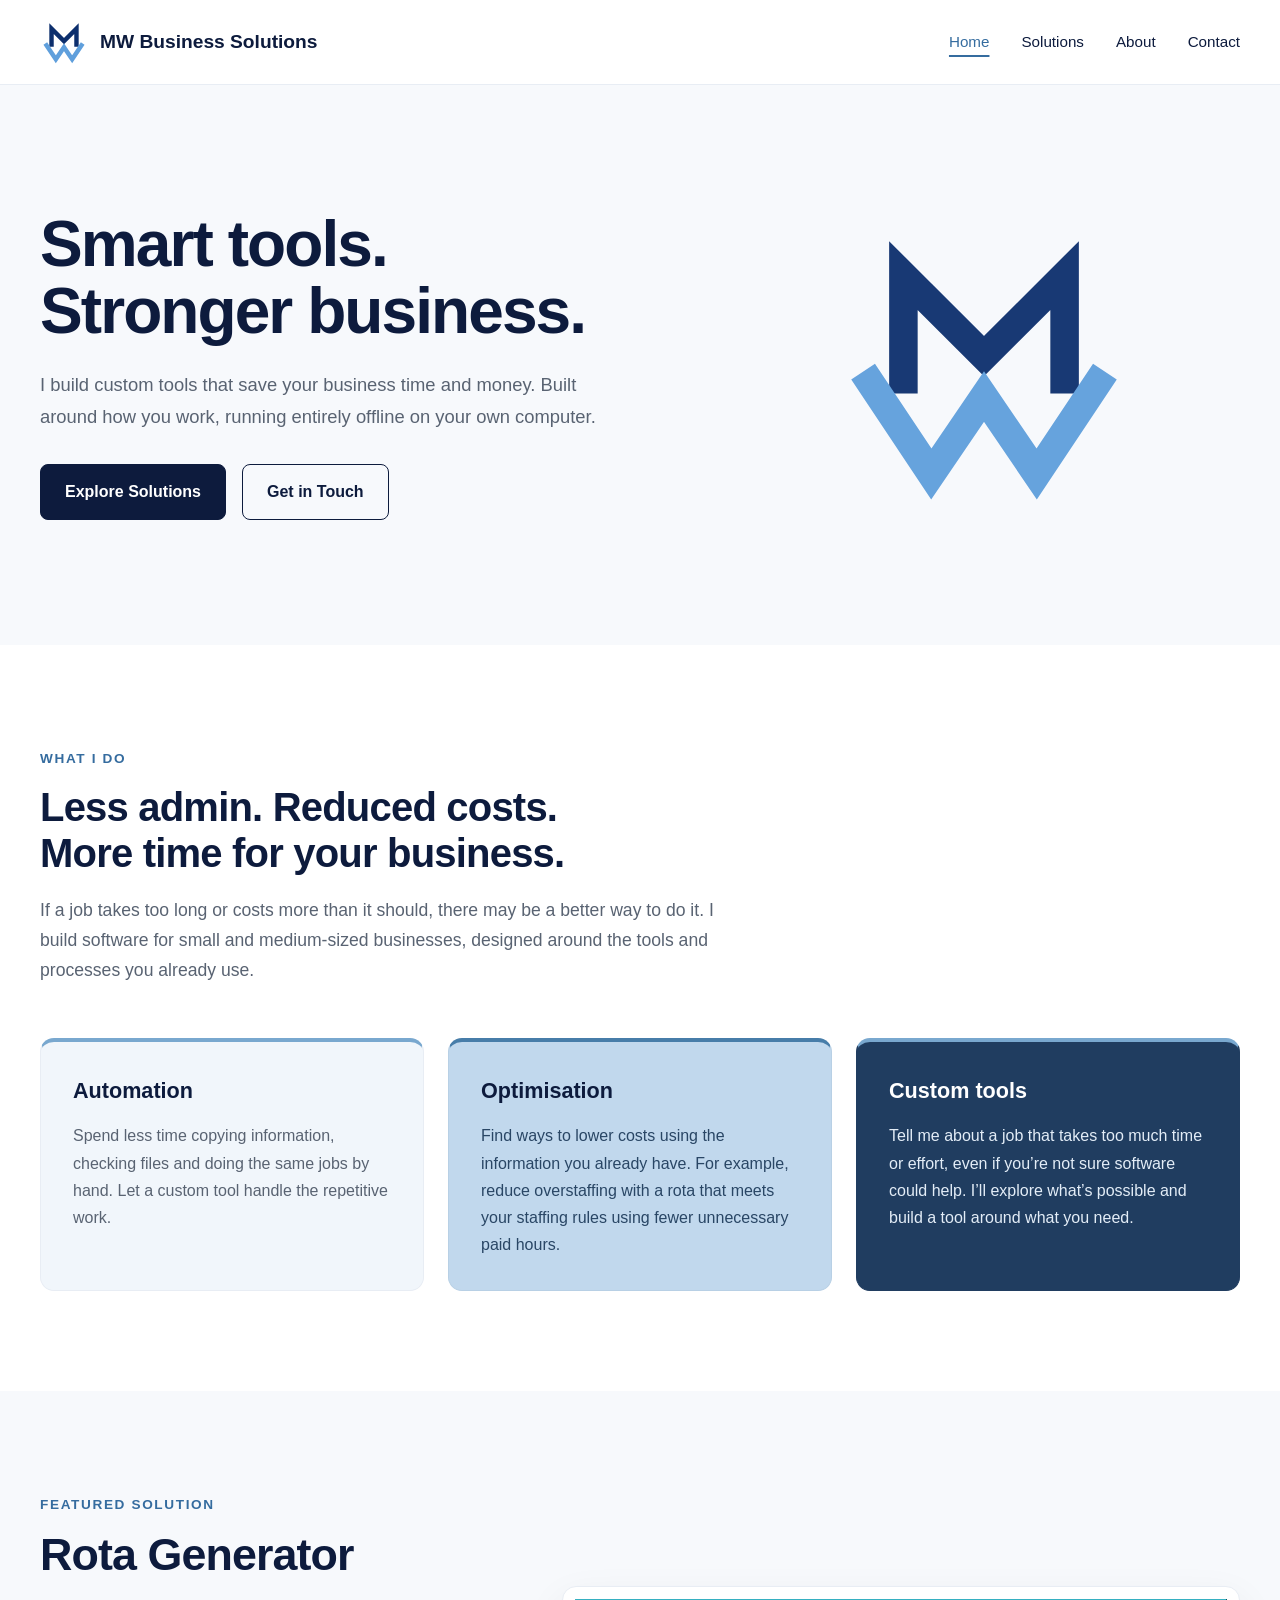
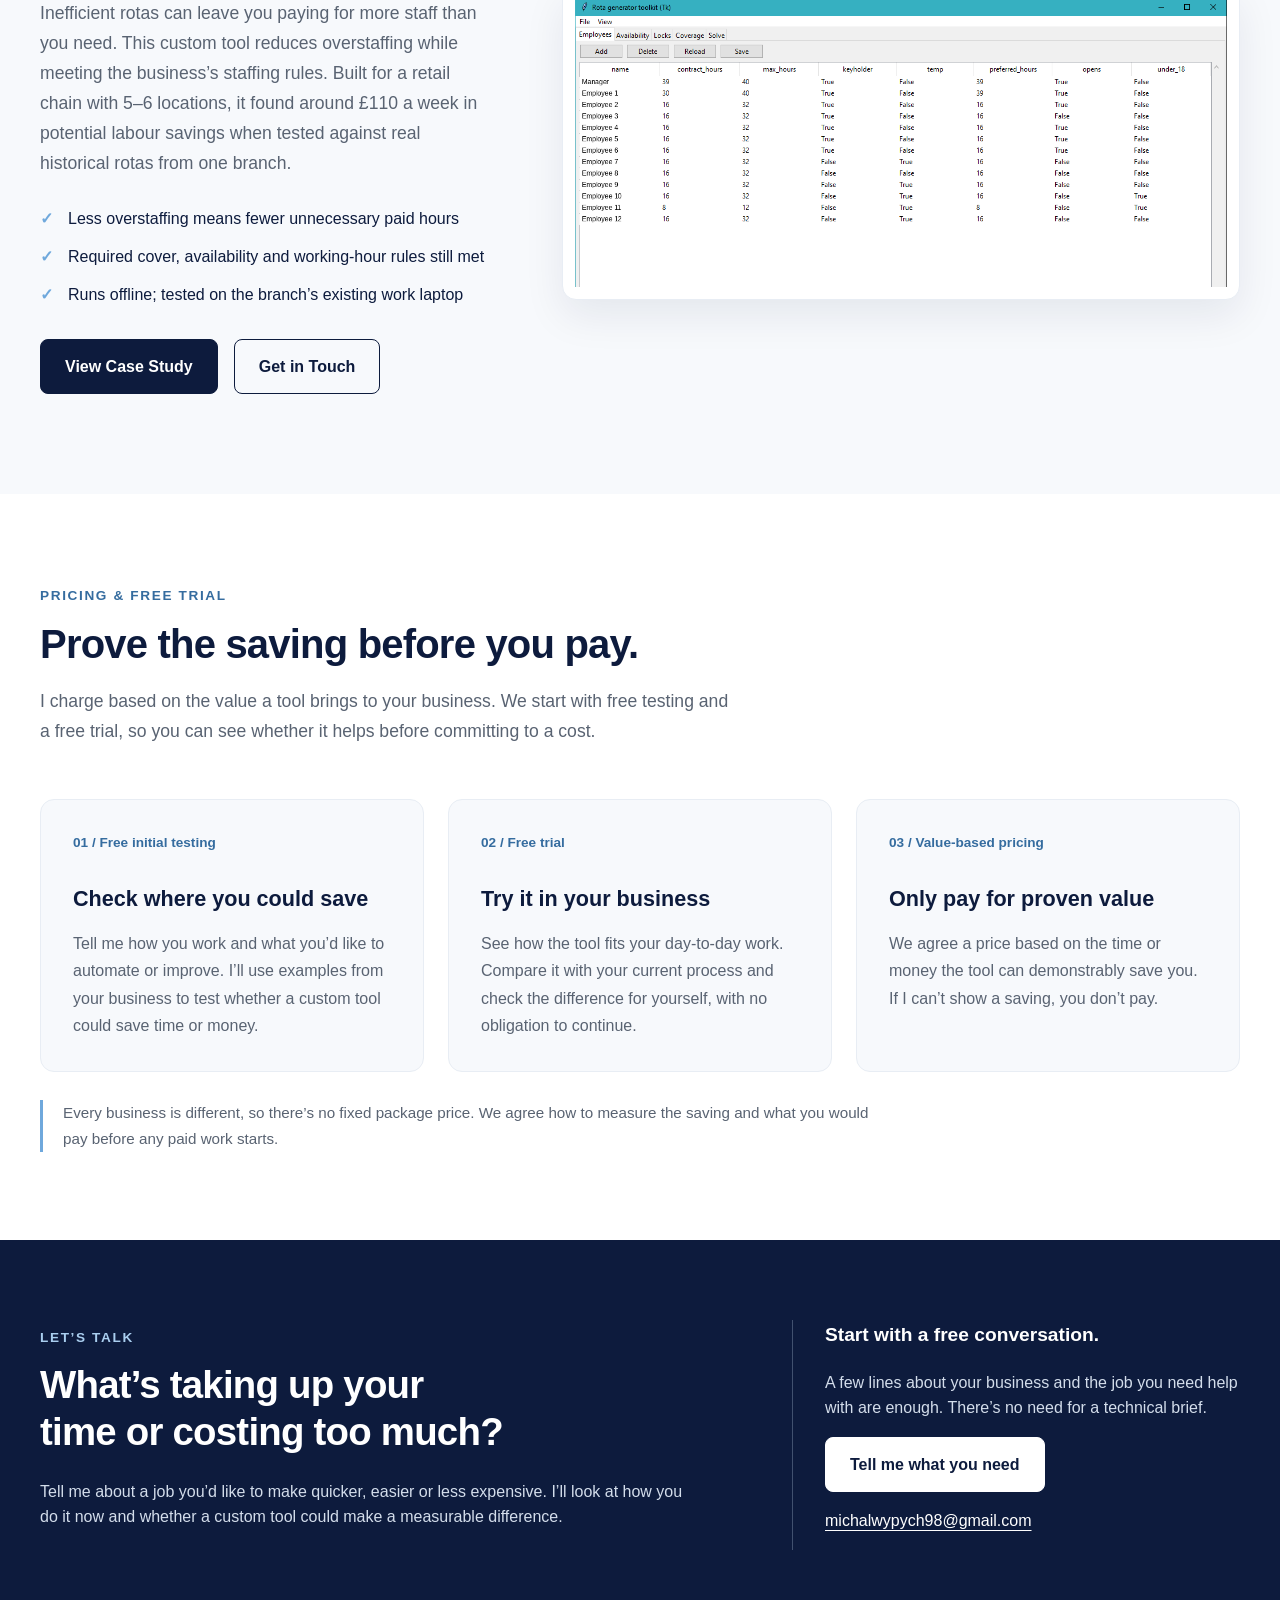
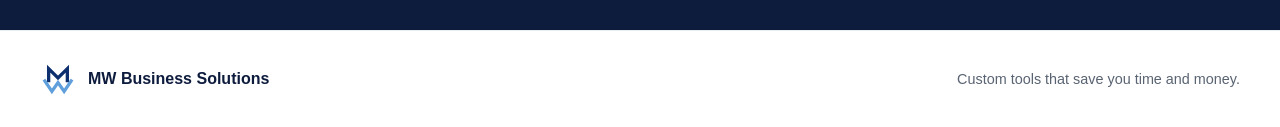
==== commit b06c7bf4: "Finish rota case study and prepare public-only hosting build" ====
--- a/index.html
+++ b/index.html
@@ -8,7 +8,7 @@
     <title>MW Business Solutions</title>
 
     <meta name="description" content="Custom software that saves your business time and money. Free initial testing, a free trial and pricing based on proven value.">
-    <link rel="stylesheet" href="css/styles.css?v=6">
+    <link rel="stylesheet" href="css/styles.css?v=8">
     <meta name="theme-color" content="#0d1b3d">
     <link rel="icon" href="assets/icons/favicon.ico" sizes="any">
     <link rel="icon" type="image/png" href="assets/icons/favicon-32x32.png" sizes="32x32">
@@ -82,7 +82,7 @@
                     </span>
 
                     <h2>
-                        Less admin. Less waste. More time for your business.
+                        Less admin. Reduced costs. More time for your business.
                     </h2>
 
                     <p>
@@ -113,7 +113,7 @@
 
                         <p>
                             Find ways to lower costs using the information you already have.
-                            For example, build a rota that covers the shifts you need with fewer paid hours.
+                            For example, reduce overstaffing with a rota that meets your staffing rules using fewer unnecessary paid hours.
                         </p>
 
                     </article>
@@ -148,14 +148,14 @@
                     <h2>Rota Generator</h2>
 
                     <p class="featured-solution-intro">
-                        Built for a retail chain with 5–6 locations. Testing against past rotas
-                        from one branch showed an average £111 a week in potential labour-cost savings.
+                        Inefficient rotas can leave you paying for more staff than you need. This custom tool reduces overstaffing while meeting the business’s staffing rules.
+                        Built for a retail chain with 5–6 locations, it found around £110 a week in potential labour savings when tested against real historical rotas from one branch.
                     </p>
 
                     <ul class="solution-points">
-                        <li>Less time spent putting the rota together</li>
-                        <li>Fewer paid hours, with required staffing maintained</li>
-                        <li>Custom built for the business and fully offline</li>
+                        <li>Less overstaffing means fewer unnecessary paid hours</li>
+                        <li>Required cover, availability and working-hour rules still met</li>
+                        <li>Runs offline; tested on the branch’s existing work laptop</li>
                     </ul>
 
                     <div class="solution-actions">
--- a/css/styles.css
+++ b/css/styles.css
@@ -581,12 +581,20 @@
     line-height: 1.7;
 }
 
+.staffing-rules h3 { margin: 0 0 12px; color: var(--navy); font-size: 1.25rem; }
+.staffing-rules > p { margin: 0 0 20px; }
+
 .problem-list {
+    list-style: none;
+    padding: 0;
+    margin: 0;
     display: grid;
     gap: 12px;
 }
 
 .problem-item {
+    color: var(--navy);
+    font-weight: 500;
     display: flex;
     align-items: center;
     gap: 18px;
@@ -992,6 +1000,44 @@
 .services-section .service-card:nth-child(3) p { color: #e3edf7; }
 
 /* ---------- SOLUTIONS AND UPCOMING CASE STUDY ---------- */
+.saving-explainer { padding: 20px 32px 0; }
+.saving-flow { display: grid; grid-template-columns: repeat(3, minmax(0, 1fr)); list-style: none; padding: 0; border: 1px solid var(--light-border); border-radius: 12px; overflow: hidden; background: var(--off-white); }
+.saving-flow li { padding: 24px 28px; border-right: 1px solid var(--light-border); }
+.saving-flow li:last-child { border: 0; }
+.saving-flow strong { display: block; color: var(--navy); font-size: 1.05rem; margin-bottom: 6px; }
+.saving-flow span { display: block; color: var(--grey); font-size: .95rem; }
+.comparison-detail { margin-top: 40px; }
+.comparison-detail > .comparison-hint { display: none; }
+.comparison-detail h3 { color: var(--navy); font-size: 1.4rem; margin: 0 0 14px; }
+.comparison-scroll { overflow-x: auto; border: 1px solid var(--light-border); border-radius: 10px; }
+.comparison-table { width: 100%; border-collapse: collapse; min-width: 520px; color: var(--navy); font-variant-numeric: tabular-nums; }
+.comparison-table caption { padding: 14px 18px; text-align: left; color: var(--grey); font-size: .9rem; }
+.comparison-table th, .comparison-table td { padding: 14px 18px; text-align: right; border-top: 1px solid var(--light-border); }
+.comparison-table th:first-child { text-align: left; }
+.comparison-table thead { background: #e6eff8; }
+.comparison-table tbody th { font-weight: 500; }
+.comparison-table td:last-child { color: var(--accent-text); font-weight: 700; }
+.comparison-detail > p { max-width: 900px; color: var(--grey); font-size: .95rem; margin: 18px 0 0; }
+.rota-features { padding: 80px 32px; border-bottom: 1px solid var(--light-border); }
+.feature-details { display: grid; grid-template-columns: repeat(3, minmax(0, 1fr)); gap: 28px; }
+.feature-details article { border-top: 3px solid #c1d8ed; padding-top: 20px; }
+.feature-details h3, .laptop-note h3 { margin: 0 0 10px; font-size: 1.25rem; color: var(--navy); }
+.feature-details p, .laptop-note p { color: var(--grey); margin: 0; }
+.laptop-note { margin-top: 40px; padding: 32px; display: grid; grid-template-columns: 1fr 1fr; gap: 40px; border-radius: 12px; border: 1px solid var(--light-border); background: var(--off-white); }
+.laptop-note h4 { color: var(--navy); margin: 0 0 12px; font-size: 1rem; }
+@media (max-width: 850px) {
+    .saving-flow, .feature-details, .laptop-note { grid-template-columns: minmax(0, 1fr); }
+    .saving-flow li { border-right: 0; border-bottom: 1px solid var(--light-border); }
+    .laptop-note { gap: 24px; }
+}
+@media (max-width: 600px) {
+    .saving-explainer { padding: 16px 20px 0; }
+    .saving-flow li { padding: 20px 24px; }
+    .rota-features { padding: 56px 20px; }
+    .laptop-note { padding: 24px; }
+    .comparison-table th, .comparison-table td { padding: 12px; }
+    .comparison-detail > .comparison-hint { display: block; margin: 0 0 12px; font-size: .85rem; }
+}
 .page-hero { background: var(--off-white); padding: 72px 32px; }
 .page-hero h1 { margin: 0 0 24px; color: var(--navy); font-size: clamp(2.6rem, 5vw, 3.8rem); line-height: 1.1; letter-spacing: -.03em; }
 .page-intro { max-width: 730px; color: var(--grey); font-size: 1.15rem; margin: 0; line-height: 1.8; }
